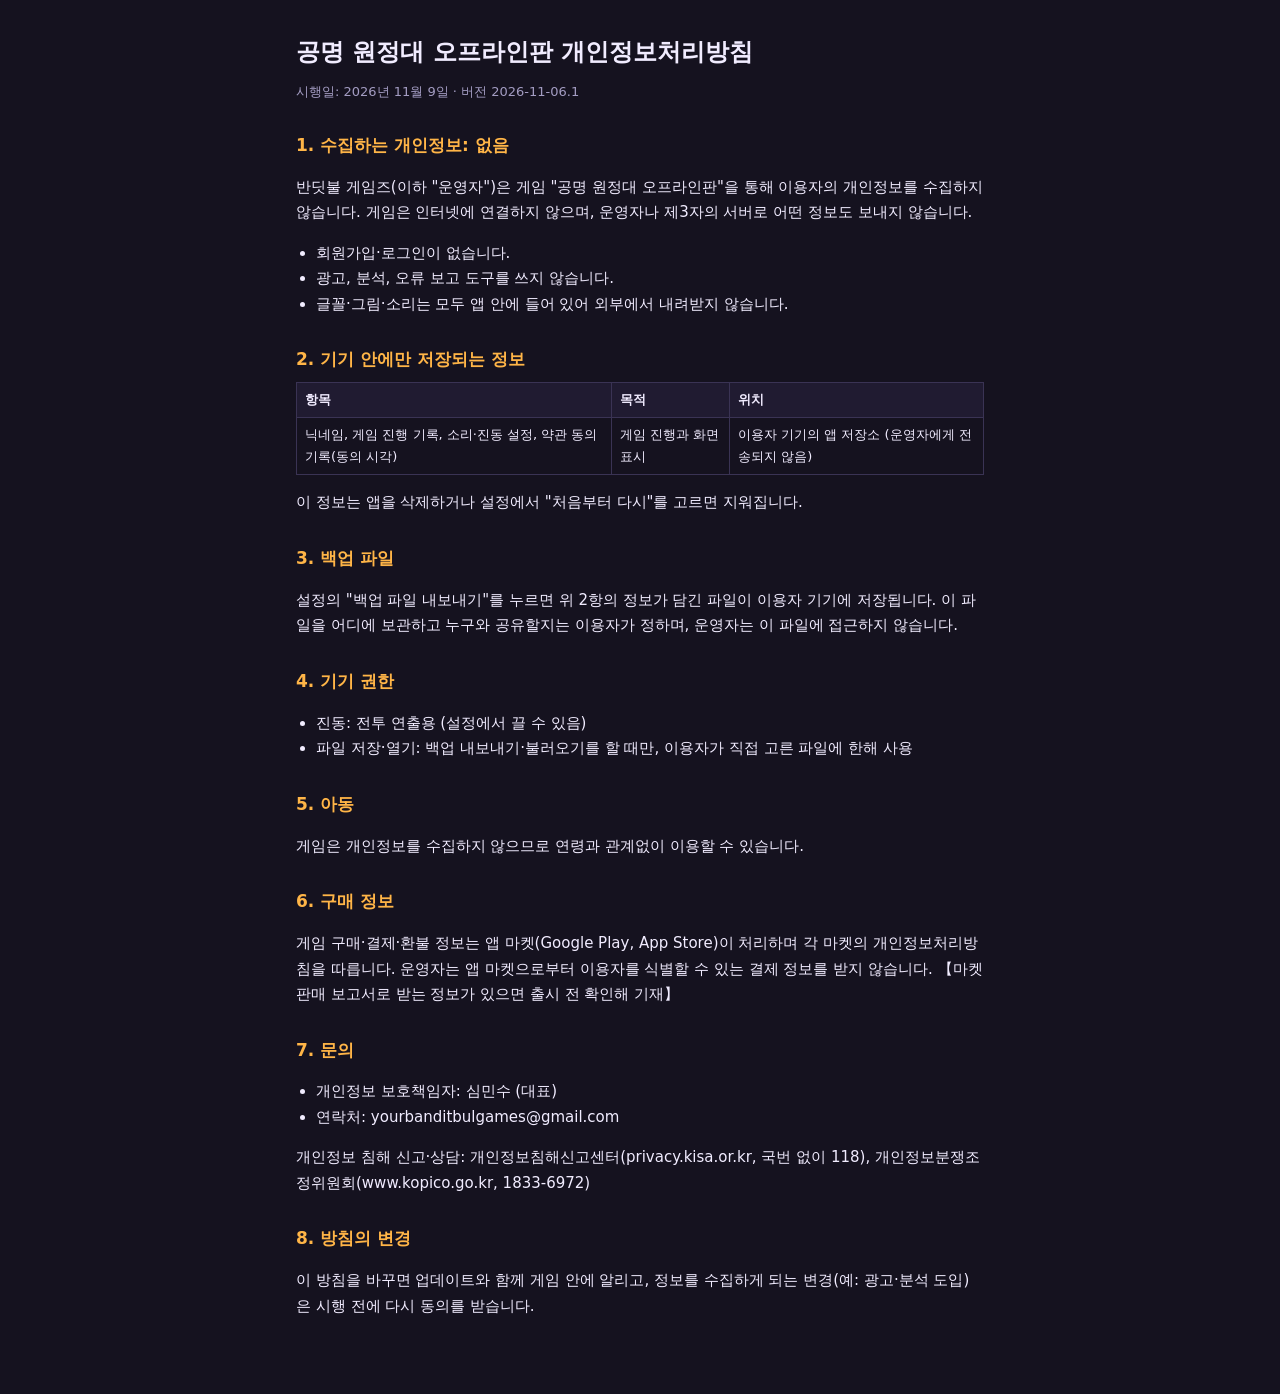
==== resonance/privacy.html @ 890da9c8 "공명 원정대 이용약관·개인정보처리방침 공개 페이지 Co-Authored-By: Claude Opus 5.5 <noreply@anthropic.com> Claude-Session: " ====
<!doctype html>
<html lang="ko">
<head>
<meta charset="utf-8">
<meta name="viewport" content="width=device-width,initial-scale=1">
<title>개인정보처리방침 (오프라인판) · 공명 원정대</title>
<link rel="stylesheet" href="../legal.css">
</head>
<body>
<main>
<h1>공명 원정대 오프라인판 개인정보처리방침</h1>
<p class="meta">시행일: 2026년 11월 9일 · 버전 2026-11-06.1</p>

<h2>1. 수집하는 개인정보: 없음</h2>
<p>반딧불 게임즈(이하 "운영자")은 게임 "공명 원정대 오프라인판"을 통해 이용자의 개인정보를 수집하지 않습니다. 게임은 인터넷에 연결하지 않으며, 운영자나 제3자의 서버로 어떤 정보도 보내지 않습니다.</p>
<ul>
<li>회원가입·로그인이 없습니다.</li>
<li>광고, 분석, 오류 보고 도구를 쓰지 않습니다.</li>
<li>글꼴·그림·소리는 모두 앱 안에 들어 있어 외부에서 내려받지 않습니다.</li>
</ul>

<h2>2. 기기 안에만 저장되는 정보</h2>
<table>
<thead><tr><th>항목</th><th>목적</th><th>위치</th></tr></thead>
<tbody>
<tr><td>닉네임, 게임 진행 기록, 소리·진동 설정, 약관 동의 기록(동의 시각)</td><td>게임 진행과 화면 표시</td><td>이용자 기기의 앱 저장소 (운영자에게 전송되지 않음)</td></tr>
</tbody>
</table>
<p>이 정보는 앱을 삭제하거나 설정에서 "처음부터 다시"를 고르면 지워집니다.</p>

<h2>3. 백업 파일</h2>
<p>설정의 "백업 파일 내보내기"를 누르면 위 2항의 정보가 담긴 파일이 이용자 기기에 저장됩니다. 이 파일을 어디에 보관하고 누구와 공유할지는 이용자가 정하며, 운영자는 이 파일에 접근하지 않습니다.</p>

<h2>4. 기기 권한</h2>
<ul>
<li>진동: 전투 연출용 (설정에서 끌 수 있음)</li>
<li>파일 저장·열기: 백업 내보내기·불러오기를 할 때만, 이용자가 직접 고른 파일에 한해 사용</li>
</ul>

<h2>5. 아동</h2>
<p>게임은 개인정보를 수집하지 않으므로 연령과 관계없이 이용할 수 있습니다.</p>

<h2>6. 구매 정보</h2>
<p>게임 구매·결제·환불 정보는 앱 마켓(Google Play, App Store)이 처리하며 각 마켓의 개인정보처리방침을 따릅니다. 운영자는 앱 마켓으로부터 이용자를 식별할 수 있는 결제 정보를 받지 않습니다. 【마켓 판매 보고서로 받는 정보가 있으면 출시 전 확인해 기재】</p>

<h2>7. 문의</h2>
<ul>
<li>개인정보 보호책임자: 심민수 (대표)</li>
<li>연락처: yourbanditbulgames@gmail.com</li>
</ul>
<p>개인정보 침해 신고·상담: 개인정보침해신고센터(privacy.kisa.or.kr, 국번 없이 118), 개인정보분쟁조정위원회(www.kopico.go.kr, 1833-6972)</p>

<h2>8. 방침의 변경</h2>
<p>이 방침을 바꾸면 업데이트와 함께 게임 안에 알리고, 정보를 수집하게 되는 변경(예: 광고·분석 도입)은 시행 전에 다시 동의를 받습니다.</p>
</main>
</body>
</html>
---- legal.css ----
:root{--bg:#15121f;--panel:#201b31;--line:#3a3354;--fg:#f1ecff;--muted:#a39cc2;--accent:#ffb547;--bad:#ff5d6c}
*{box-sizing:border-box}
body{margin:0;background:var(--bg);color:var(--fg);font:15px/1.7 system-ui,-apple-system,"Apple SD Gothic Neo","Malgun Gothic",sans-serif}
main{max-width:720px;margin:0 auto;padding:24px 16px 60px}
h1{font-size:24px;margin:8px 0}
h2{font-size:17px;margin:28px 0 8px;color:var(--accent)}
.meta{color:var(--muted);font-size:13px;margin:0}
.draft{background:#3a1d24;border:1px solid var(--bad);border-radius:10px;padding:8px 12px;font-size:13px}
.todo{color:var(--muted);border-left:3px solid var(--line);padding-left:10px;font-size:14px}
table{width:100%;border-collapse:collapse;font-size:13px;display:block;overflow-x:auto}
th,td{border:1px solid var(--line);padding:6px 8px;text-align:left;vertical-align:top}
th{background:var(--panel)}
a{color:#7cc4ff}
ol,ul{padding-left:20px}
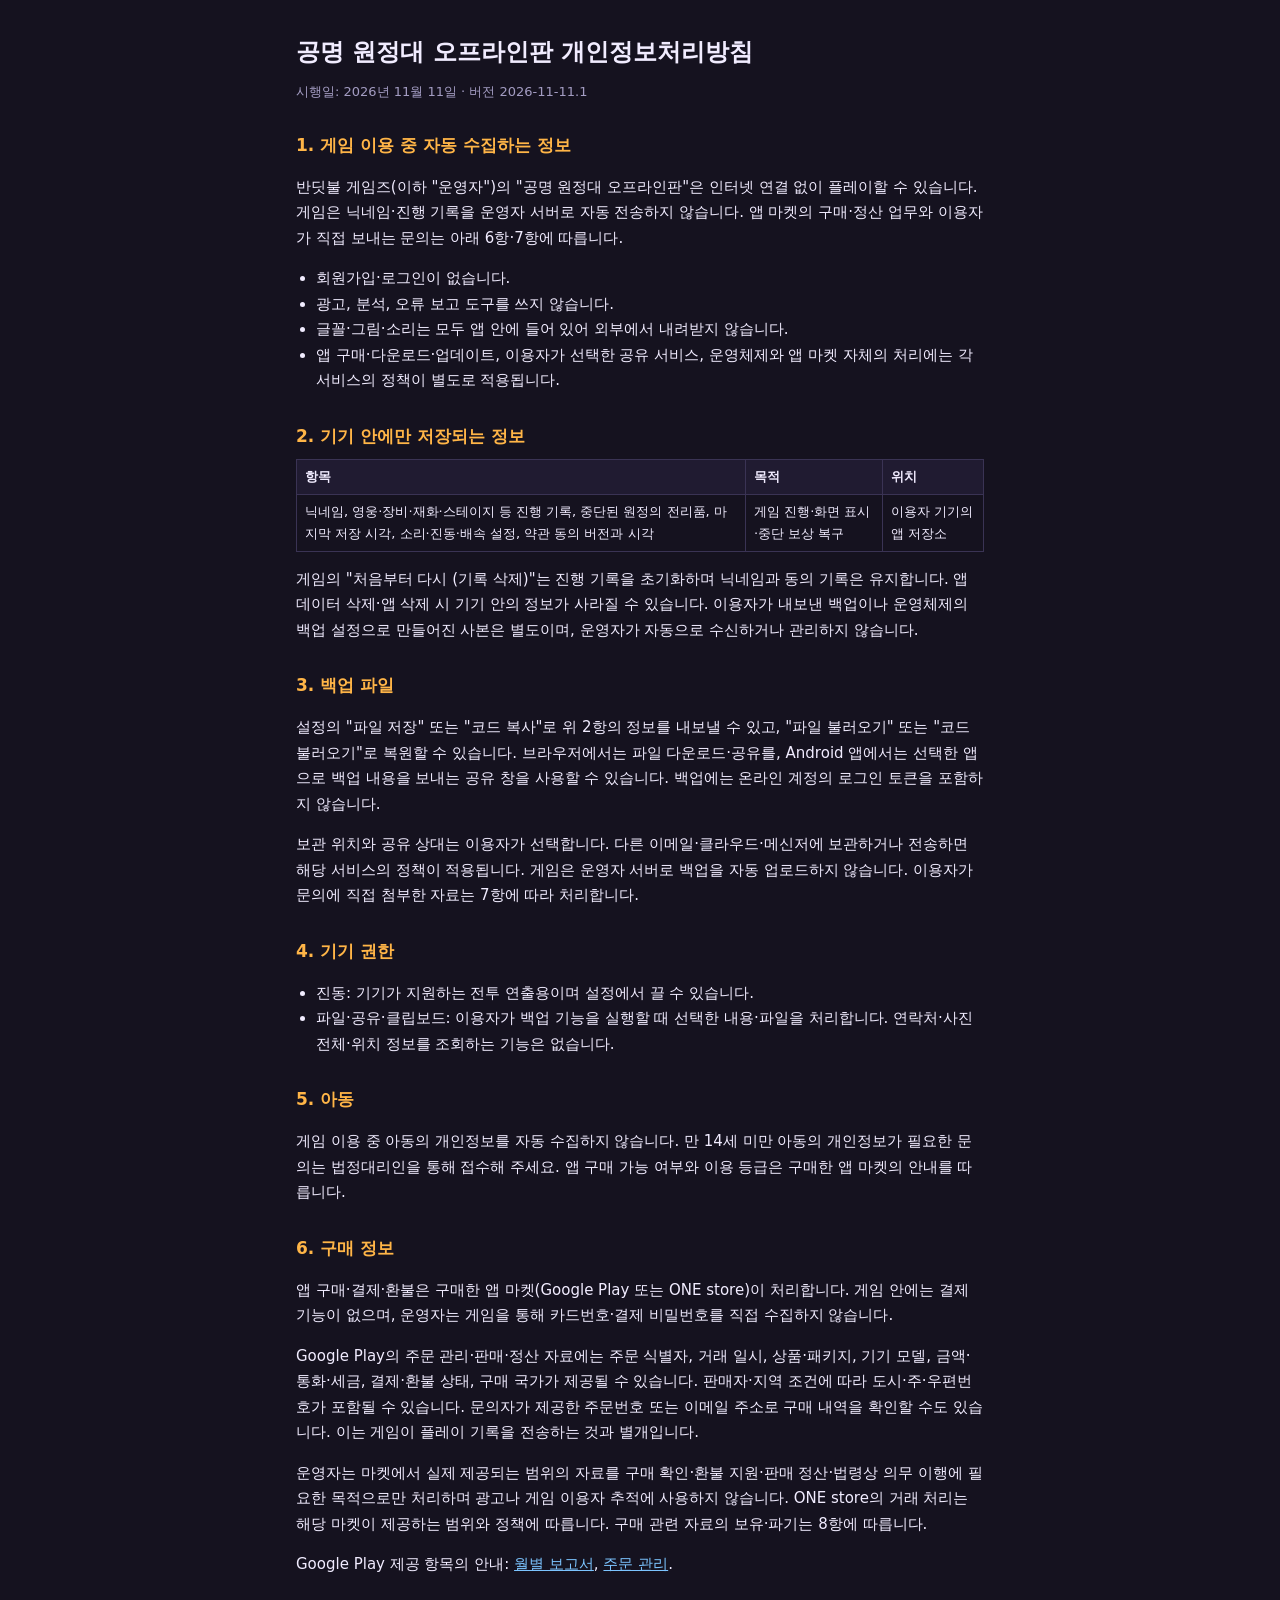
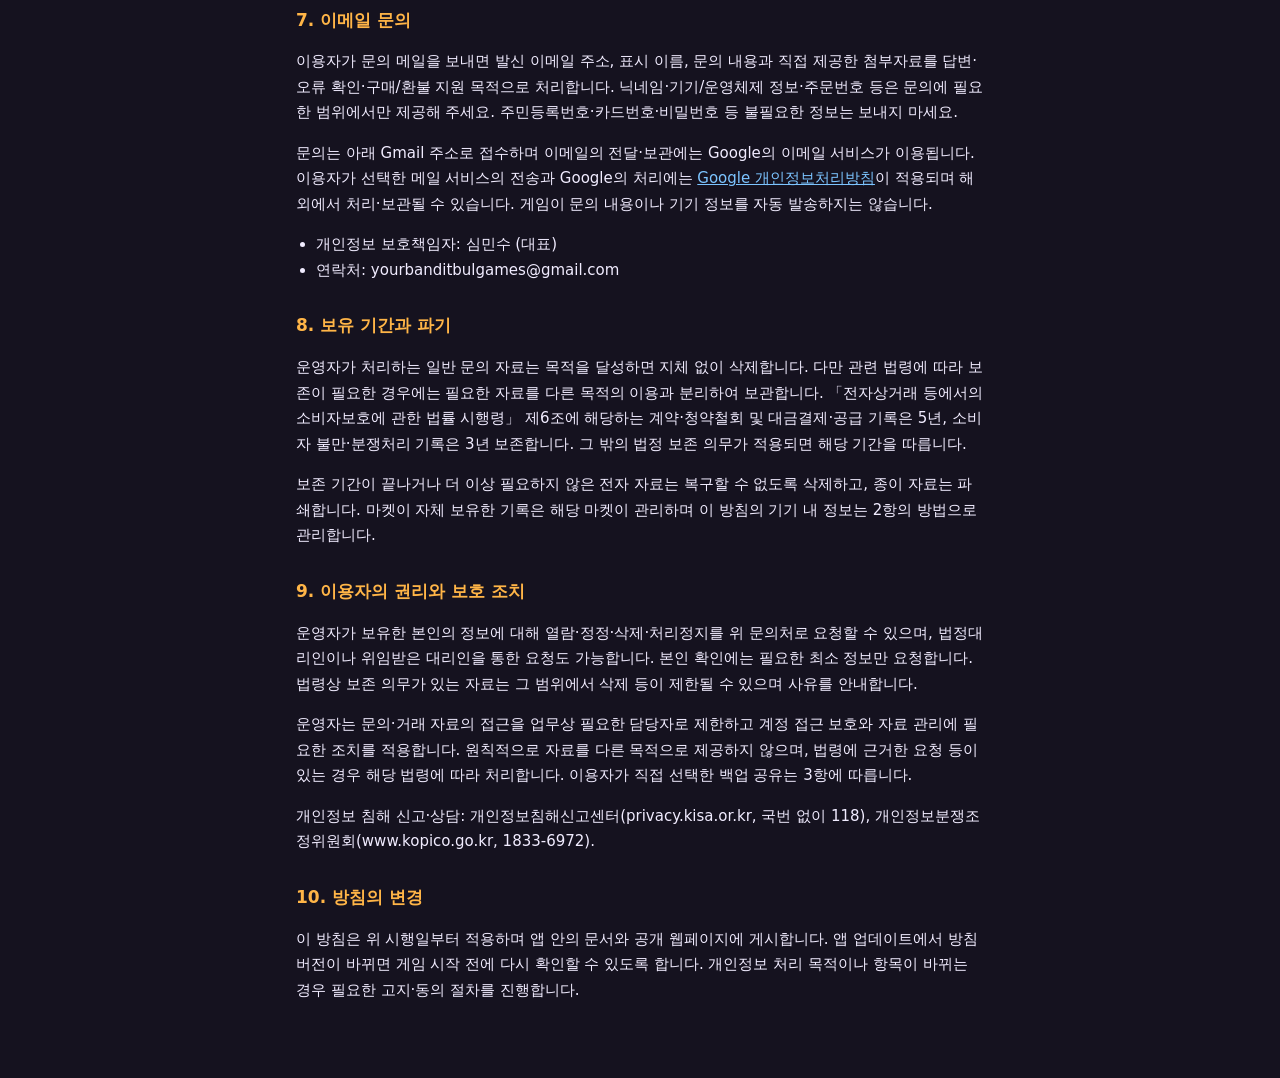
==== commit 0a4d576e: "Clarify offline game privacy, market transaction records and backups" ====
--- a/resonance/privacy.html
+++ b/resonance/privacy.html
@@ -9,49 +9,64 @@
 <body>
 <main>
 <h1>공명 원정대 오프라인판 개인정보처리방침</h1>
-<p class="meta">시행일: 2026년 11월 9일 · 버전 2026-11-06.1</p>
+<p class="meta">시행일: 2026년 11월 11일 · 버전 2026-11-11.1</p>
 
-<h2>1. 수집하는 개인정보: 없음</h2>
-<p>반딧불 게임즈(이하 "운영자")은 게임 "공명 원정대 오프라인판"을 통해 이용자의 개인정보를 수집하지 않습니다. 게임은 인터넷에 연결하지 않으며, 운영자나 제3자의 서버로 어떤 정보도 보내지 않습니다.</p>
+<h2>1. 게임 이용 중 자동 수집하는 정보</h2>
+<p>반딧불 게임즈(이하 "운영자")의 "공명 원정대 오프라인판"은 인터넷 연결 없이 플레이할 수 있습니다. 게임은 닉네임·진행 기록을 운영자 서버로 자동 전송하지 않습니다. 앱 마켓의 구매·정산 업무와 이용자가 직접 보내는 문의는 아래 6항·7항에 따릅니다.</p>
 <ul>
 <li>회원가입·로그인이 없습니다.</li>
 <li>광고, 분석, 오류 보고 도구를 쓰지 않습니다.</li>
 <li>글꼴·그림·소리는 모두 앱 안에 들어 있어 외부에서 내려받지 않습니다.</li>
+<li>앱 구매·다운로드·업데이트, 이용자가 선택한 공유 서비스, 운영체제와 앱 마켓 자체의 처리에는 각 서비스의 정책이 별도로 적용됩니다.</li>
 </ul>
 
 <h2>2. 기기 안에만 저장되는 정보</h2>
 <table>
 <thead><tr><th>항목</th><th>목적</th><th>위치</th></tr></thead>
 <tbody>
-<tr><td>닉네임, 게임 진행 기록, 소리·진동 설정, 약관 동의 기록(동의 시각)</td><td>게임 진행과 화면 표시</td><td>이용자 기기의 앱 저장소 (운영자에게 전송되지 않음)</td></tr>
+<tr><td>닉네임, 영웅·장비·재화·스테이지 등 진행 기록, 중단된 원정의 전리품, 마지막 저장 시각, 소리·진동·배속 설정, 약관 동의 버전과 시각</td><td>게임 진행·화면 표시·중단 보상 복구</td><td>이용자 기기의 앱 저장소</td></tr>
 </tbody>
 </table>
-<p>이 정보는 앱을 삭제하거나 설정에서 "처음부터 다시"를 고르면 지워집니다.</p>
+<p>게임의 "처음부터 다시 (기록 삭제)"는 진행 기록을 초기화하며 닉네임과 동의 기록은 유지합니다. 앱 데이터 삭제·앱 삭제 시 기기 안의 정보가 사라질 수 있습니다. 이용자가 내보낸 백업이나 운영체제의 백업 설정으로 만들어진 사본은 별도이며, 운영자가 자동으로 수신하거나 관리하지 않습니다.</p>
 
 <h2>3. 백업 파일</h2>
-<p>설정의 "백업 파일 내보내기"를 누르면 위 2항의 정보가 담긴 파일이 이용자 기기에 저장됩니다. 이 파일을 어디에 보관하고 누구와 공유할지는 이용자가 정하며, 운영자는 이 파일에 접근하지 않습니다.</p>
+<p>설정의 "파일 저장" 또는 "코드 복사"로 위 2항의 정보를 내보낼 수 있고, "파일 불러오기" 또는 "코드 불러오기"로 복원할 수 있습니다. 브라우저에서는 파일 다운로드·공유를, Android 앱에서는 선택한 앱으로 백업 내용을 보내는 공유 창을 사용할 수 있습니다. 백업에는 온라인 계정의 로그인 토큰을 포함하지 않습니다.</p>
+<p>보관 위치와 공유 상대는 이용자가 선택합니다. 다른 이메일·클라우드·메신저에 보관하거나 전송하면 해당 서비스의 정책이 적용됩니다. 게임은 운영자 서버로 백업을 자동 업로드하지 않습니다. 이용자가 문의에 직접 첨부한 자료는 7항에 따라 처리합니다.</p>
 
 <h2>4. 기기 권한</h2>
 <ul>
-<li>진동: 전투 연출용 (설정에서 끌 수 있음)</li>
-<li>파일 저장·열기: 백업 내보내기·불러오기를 할 때만, 이용자가 직접 고른 파일에 한해 사용</li>
+<li>진동: 기기가 지원하는 전투 연출용이며 설정에서 끌 수 있습니다.</li>
+<li>파일·공유·클립보드: 이용자가 백업 기능을 실행할 때 선택한 내용·파일을 처리합니다. 연락처·사진 전체·위치 정보를 조회하는 기능은 없습니다.</li>
 </ul>
 
 <h2>5. 아동</h2>
-<p>게임은 개인정보를 수집하지 않으므로 연령과 관계없이 이용할 수 있습니다.</p>
+<p>게임 이용 중 아동의 개인정보를 자동 수집하지 않습니다. 만 14세 미만 아동의 개인정보가 필요한 문의는 법정대리인을 통해 접수해 주세요. 앱 구매 가능 여부와 이용 등급은 구매한 앱 마켓의 안내를 따릅니다.</p>
 
 <h2>6. 구매 정보</h2>
-<p>게임 구매·결제·환불 정보는 앱 마켓(Google Play, App Store)이 처리하며 각 마켓의 개인정보처리방침을 따릅니다. 운영자는 앱 마켓으로부터 이용자를 식별할 수 있는 결제 정보를 받지 않습니다. 【마켓 판매 보고서로 받는 정보가 있으면 출시 전 확인해 기재】</p>
+<p>앱 구매·결제·환불은 구매한 앱 마켓(Google Play 또는 ONE store)이 처리합니다. 게임 안에는 결제 기능이 없으며, 운영자는 게임을 통해 카드번호·결제 비밀번호를 직접 수집하지 않습니다.</p>
+<p>Google Play의 주문 관리·판매·정산 자료에는 주문 식별자, 거래 일시, 상품·패키지, 기기 모델, 금액·통화·세금, 결제·환불 상태, 구매 국가가 제공될 수 있습니다. 판매자·지역 조건에 따라 도시·주·우편번호가 포함될 수 있습니다. 문의자가 제공한 주문번호 또는 이메일 주소로 구매 내역을 확인할 수도 있습니다. 이는 게임이 플레이 기록을 전송하는 것과 별개입니다.</p>
+<p>운영자는 마켓에서 실제 제공되는 범위의 자료를 구매 확인·환불 지원·판매 정산·법령상 의무 이행에 필요한 목적으로만 처리하며 광고나 게임 이용자 추적에 사용하지 않습니다. ONE store의 거래 처리는 해당 마켓이 제공하는 범위와 정책에 따릅니다. 구매 관련 자료의 보유·파기는 8항에 따릅니다.</p>
+<p>Google Play 제공 항목의 안내: <a href="https://support.google.com/googleplay/android-developer/answer/6135870?hl=ko">월별 보고서</a>, <a href="https://support.google.com/googleplay/android-developer/answer/2741495?hl=ko">주문 관리</a>.</p>
 
-<h2>7. 문의</h2>
+<h2>7. 이메일 문의</h2>
+<p>이용자가 문의 메일을 보내면 발신 이메일 주소, 표시 이름, 문의 내용과 직접 제공한 첨부자료를 답변·오류 확인·구매/환불 지원 목적으로 처리합니다. 닉네임·기기/운영체제 정보·주문번호 등은 문의에 필요한 범위에서만 제공해 주세요. 주민등록번호·카드번호·비밀번호 등 불필요한 정보는 보내지 마세요.</p>
+<p>문의는 아래 Gmail 주소로 접수하며 이메일의 전달·보관에는 Google의 이메일 서비스가 이용됩니다. 이용자가 선택한 메일 서비스의 전송과 Google의 처리에는 <a href="https://policies.google.com/privacy?hl=ko">Google 개인정보처리방침</a>이 적용되며 해외에서 처리·보관될 수 있습니다. 게임이 문의 내용이나 기기 정보를 자동 발송하지는 않습니다.</p>
 <ul>
 <li>개인정보 보호책임자: 심민수 (대표)</li>
 <li>연락처: yourbanditbulgames@gmail.com</li>
 </ul>
-<p>개인정보 침해 신고·상담: 개인정보침해신고센터(privacy.kisa.or.kr, 국번 없이 118), 개인정보분쟁조정위원회(www.kopico.go.kr, 1833-6972)</p>
 
-<h2>8. 방침의 변경</h2>
-<p>이 방침을 바꾸면 업데이트와 함께 게임 안에 알리고, 정보를 수집하게 되는 변경(예: 광고·분석 도입)은 시행 전에 다시 동의를 받습니다.</p>
+<h2>8. 보유 기간과 파기</h2>
+<p>운영자가 처리하는 일반 문의 자료는 목적을 달성하면 지체 없이 삭제합니다. 다만 관련 법령에 따라 보존이 필요한 경우에는 필요한 자료를 다른 목적의 이용과 분리하여 보관합니다. 「전자상거래 등에서의 소비자보호에 관한 법률 시행령」 제6조에 해당하는 계약·청약철회 및 대금결제·공급 기록은 5년, 소비자 불만·분쟁처리 기록은 3년 보존합니다. 그 밖의 법정 보존 의무가 적용되면 해당 기간을 따릅니다.</p>
+<p>보존 기간이 끝나거나 더 이상 필요하지 않은 전자 자료는 복구할 수 없도록 삭제하고, 종이 자료는 파쇄합니다. 마켓이 자체 보유한 기록은 해당 마켓이 관리하며 이 방침의 기기 내 정보는 2항의 방법으로 관리합니다.</p>
+
+<h2>9. 이용자의 권리와 보호 조치</h2>
+<p>운영자가 보유한 본인의 정보에 대해 열람·정정·삭제·처리정지를 위 문의처로 요청할 수 있으며, 법정대리인이나 위임받은 대리인을 통한 요청도 가능합니다. 본인 확인에는 필요한 최소 정보만 요청합니다. 법령상 보존 의무가 있는 자료는 그 범위에서 삭제 등이 제한될 수 있으며 사유를 안내합니다.</p>
+<p>운영자는 문의·거래 자료의 접근을 업무상 필요한 담당자로 제한하고 계정 접근 보호와 자료 관리에 필요한 조치를 적용합니다. 원칙적으로 자료를 다른 목적으로 제공하지 않으며, 법령에 근거한 요청 등이 있는 경우 해당 법령에 따라 처리합니다. 이용자가 직접 선택한 백업 공유는 3항에 따릅니다.</p>
+<p>개인정보 침해 신고·상담: 개인정보침해신고센터(privacy.kisa.or.kr, 국번 없이 118), 개인정보분쟁조정위원회(www.kopico.go.kr, 1833-6972).</p>
+
+<h2>10. 방침의 변경</h2>
+<p>이 방침은 위 시행일부터 적용하며 앱 안의 문서와 공개 웹페이지에 게시합니다. 앱 업데이트에서 방침 버전이 바뀌면 게임 시작 전에 다시 확인할 수 있도록 합니다. 개인정보 처리 목적이나 항목이 바뀌는 경우 필요한 고지·동의 절차를 진행합니다.</p>
 </main>
 </body>
 </html>
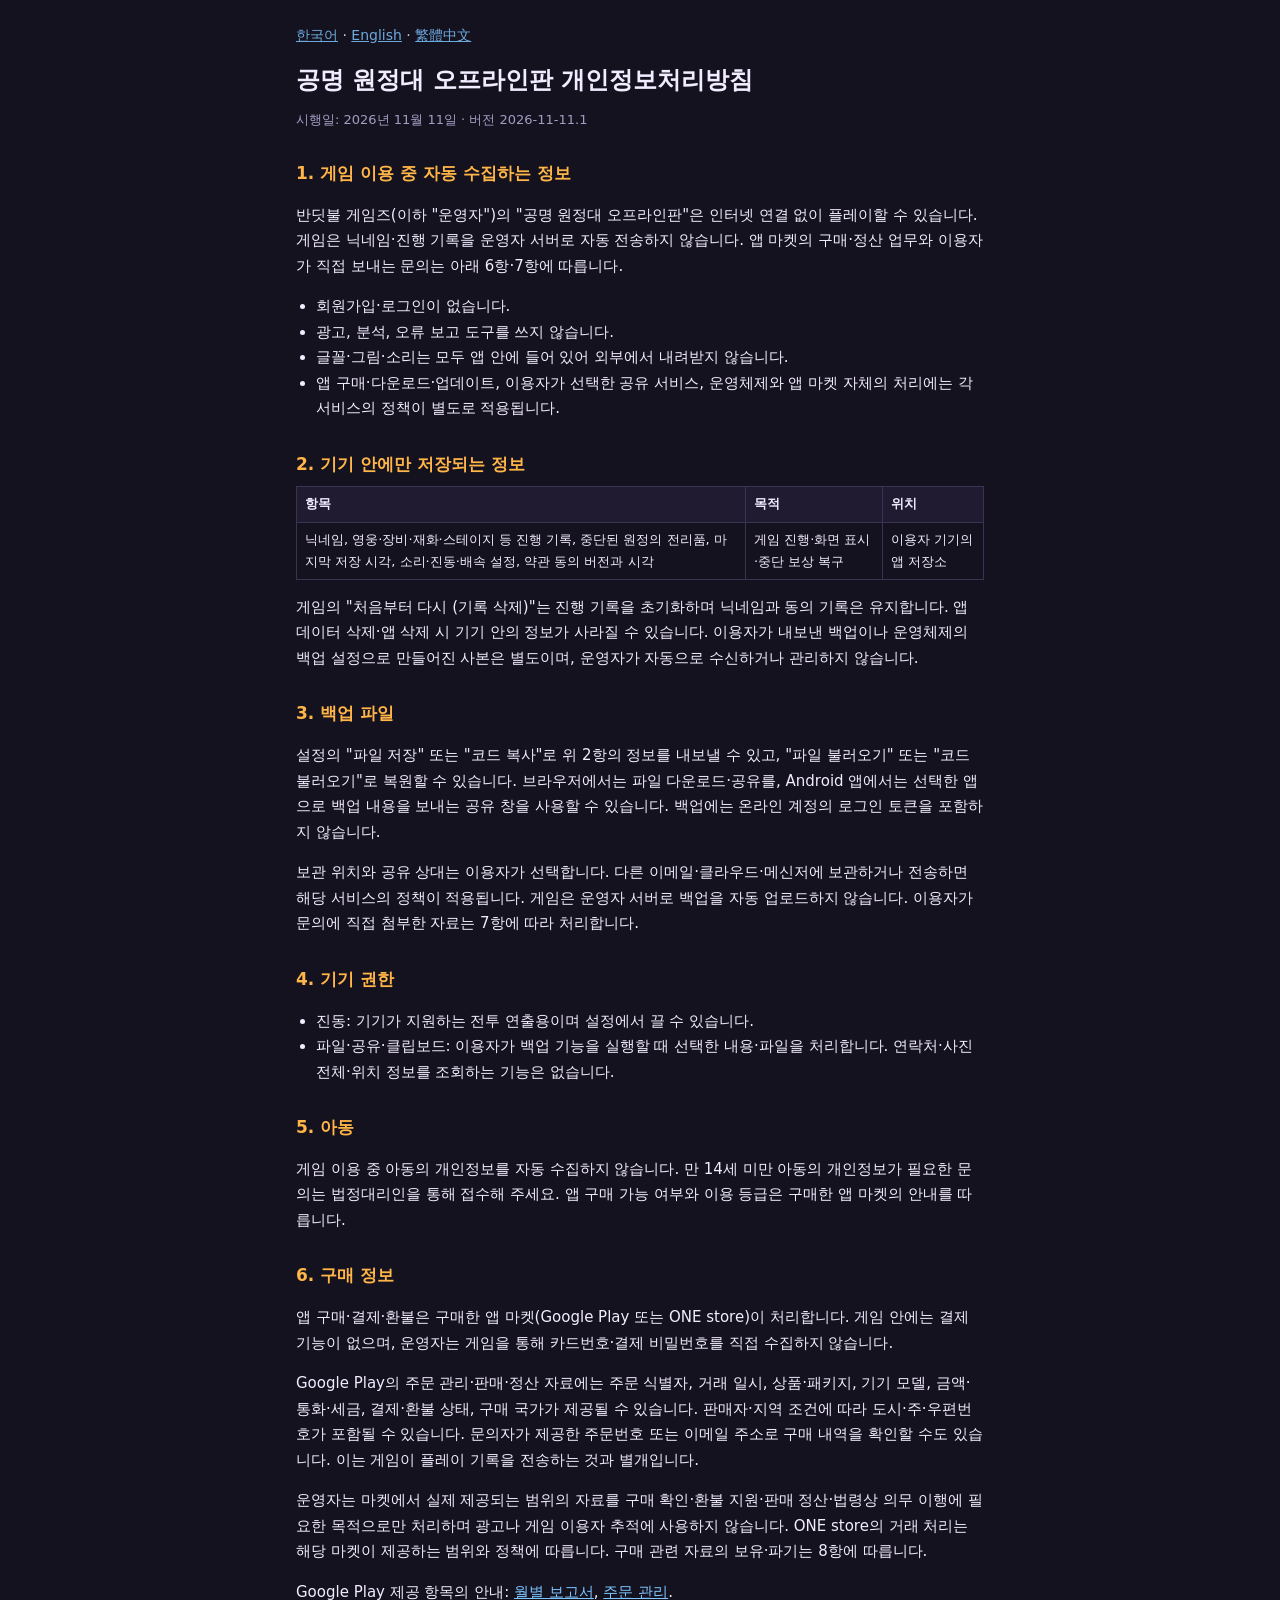
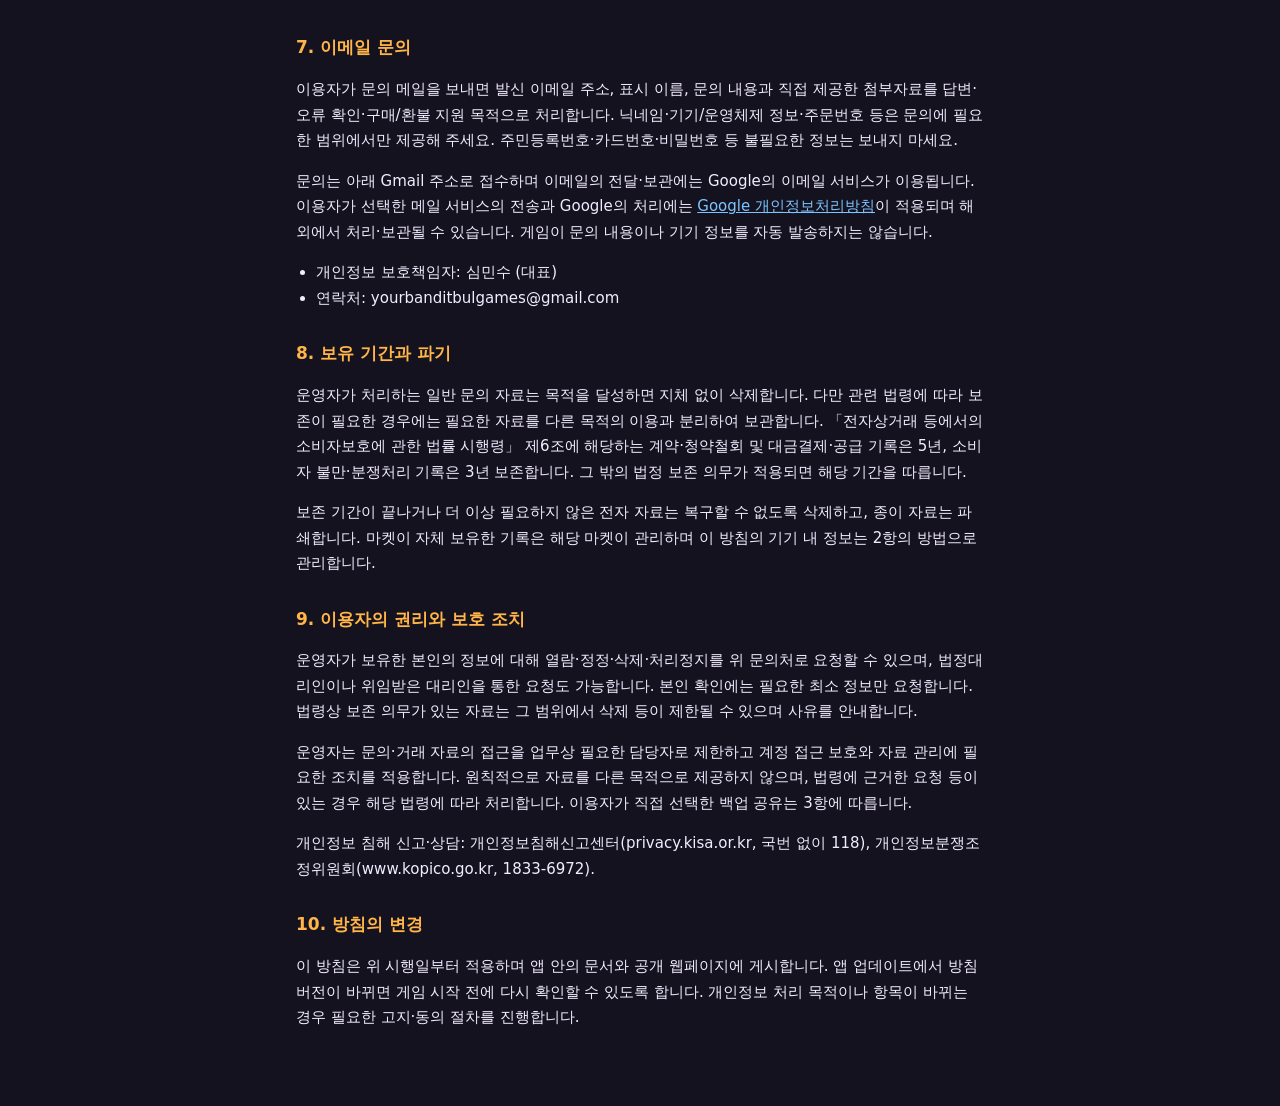
==== commit aa1868f0: "공명 원정대 약관·방침 영어·번체 중국어 번역 공개 - resonance/{terms,privacy}.{en,zh-Hant}.html 추가 (한국어 원문 우선 문구) - 모든 약관" ====
--- a/resonance/privacy.html
+++ b/resonance/privacy.html
@@ -8,6 +8,7 @@
 </head>
 <body>
 <main>
+<p class="lang"><a href="privacy.html" hreflang="ko" lang="ko">한국어</a> · <a href="privacy.en.html" hreflang="en" lang="en">English</a> · <a href="privacy.zh-Hant.html" hreflang="zh-Hant" lang="zh-Hant">繁體中文</a></p>
 <h1>공명 원정대 오프라인판 개인정보처리방침</h1>
 <p class="meta">시행일: 2026년 11월 11일 · 버전 2026-11-11.1</p>
 
--- a/legal.css
+++ b/legal.css
@@ -12,3 +12,4 @@
 th{background:var(--panel)}
 a{color:#7cc4ff}
 ol,ul{padding-left:20px}
+.lang{font-size:14px;margin:0 0 12px;opacity:.85}
